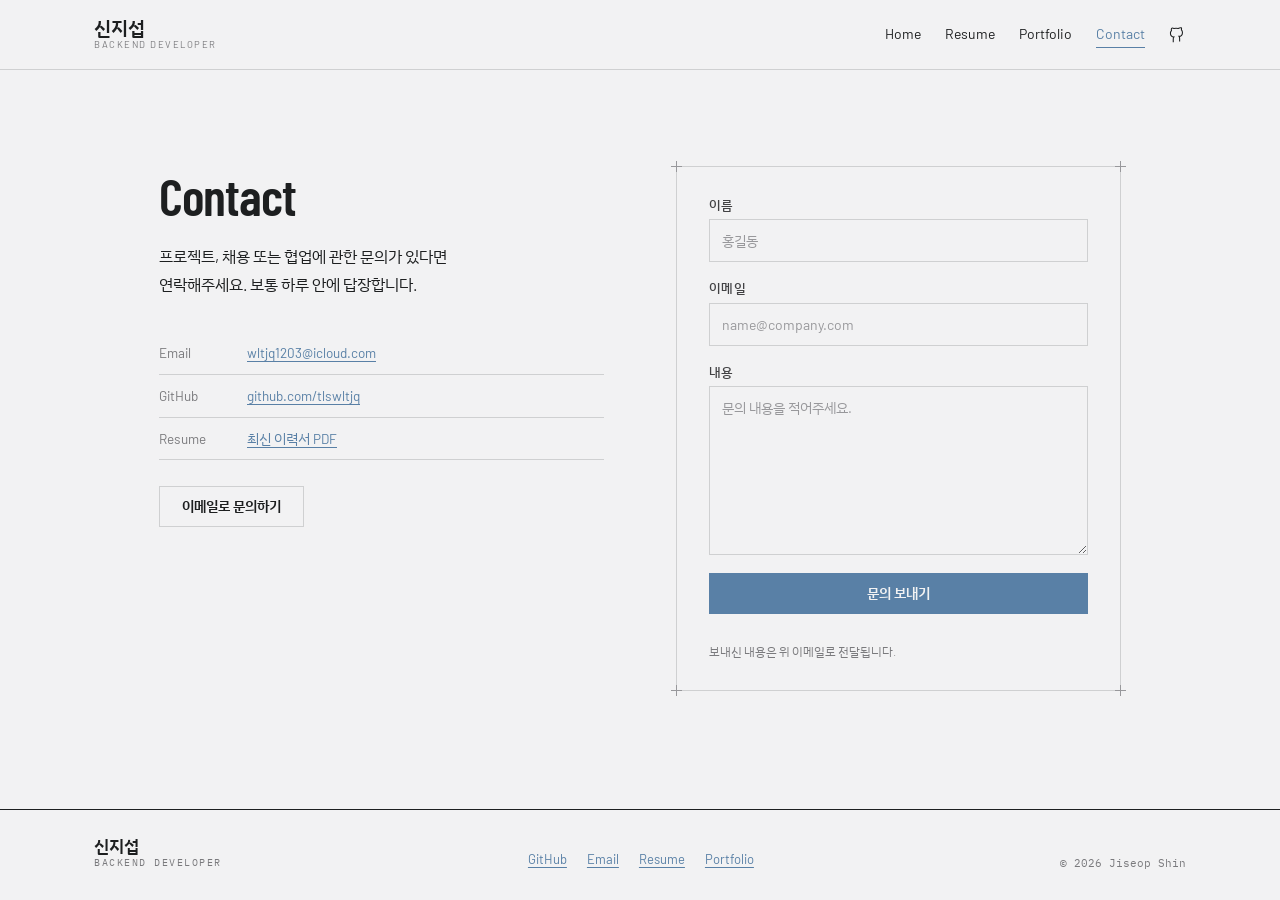
==== contact.html @ 27e66d49 "초안작성" ====
<!DOCTYPE html>
<html lang="ko">
<head>
<meta charset="utf-8">
<meta name="viewport" content="width=device-width, initial-scale=1">
<title>Contact · 신지섭</title>
<meta name="description" content="프로젝트, 채용 또는 협업에 관한 문의 — wltjq1203@icloud.com">
<link rel="icon" href="data:image/svg+xml,%3Csvg xmlns='http://www.w3.org/2000/svg' viewBox='0 0 32 32'%3E%3Crect width='32' height='32' fill='%23f2f2f3'/%3E%3Crect x='7' y='7' width='18' height='18' fill='none' stroke='%231d1f20' stroke-width='1.6'/%3E%3Cpath d='M3 3h6M3 3v6M29 3h-6M29 3v6M3 29h6M3 29v-6M29 29h-6M29 29v-6' stroke='%235980a6' stroke-width='2'/%3E%3C/svg%3E">
<link rel="preconnect" href="https://fonts.googleapis.com">
<link rel="preconnect" href="https://fonts.gstatic.com" crossorigin>
<link rel="stylesheet" href="https://fonts.googleapis.com/css2?family=Barlow:wght@400;500;600&family=Barlow+Condensed:wght@500;600;700&family=IBM+Plex+Sans+KR:wght@400;500;600;700&family=IBM+Plex+Mono:wght@400;500&display=swap">
<link rel="stylesheet" href="css/tokens.css">
<link rel="stylesheet" href="css/base.css">
<link rel="stylesheet" href="css/components.css">
<link rel="stylesheet" href="css/pages.css">
<link rel="stylesheet" href="css/print.css">
</head>
<body>

<a class="skip-link" href="#main">본문으로 건너뛰기</a>

<header class="site-header">
  <div class="container nav">
    <a class="nav-brand" href="index.html">신지섭<span>Backend Developer</span></a>

    <nav class="nav-links" aria-label="주요 메뉴">
      <a href="index.html">Home</a>
      <a href="resume.html">Resume</a>
      <a href="portfolio.html">Portfolio</a>
      <a href="contact.html" aria-current="page">Contact</a>
      <a class="nav-icon" href="https://github.com/tlswltjq" aria-label="GitHub" target="_blank" rel="noopener">
        <svg width="17" height="17" viewBox="0 0 24 24" fill="none" stroke="currentColor" stroke-width="1.5" aria-hidden="true"><path d="M15 22v-4a4.8 4.8 0 0 0-1-3.5c3 0 5-2 5-5.5a5 5 0 0 0-1.5-3.5 4 4 0 0 0-.1-3S15.5 2 13 3.5a13 13 0 0 0-6 0C4.5 2 3.6 3.5 3.6 3.5a4 4 0 0 0-.1 3A5 5 0 0 0 2 10c0 3.5 2 5.5 5 5.5A4.8 4.8 0 0 0 6 19v4"/></svg>
      </a>
    </nav>

    <button class="btn btn-secondary btn-icon nav-toggle" type="button" aria-label="메뉴 열기" aria-expanded="false" aria-controls="nav-drawer">
      <svg data-icon="open" width="16" height="16" viewBox="0 0 24 24" fill="none" stroke="currentColor" stroke-width="1.5" aria-hidden="true"><path d="M4 6h16M4 12h16M4 18h16"/></svg>
      <svg data-icon="close" hidden width="16" height="16" viewBox="0 0 24 24" fill="none" stroke="currentColor" stroke-width="1.5" aria-hidden="true"><path d="M6 6l12 12M18 6L6 18"/></svg>
    </button>
  </div>

  <div class="nav-drawer" id="nav-drawer" hidden>
    <ul>
      <li><a href="index.html">Home</a></li>
      <li><a href="resume.html">Resume</a></li>
      <li><a href="portfolio.html">Portfolio</a></li>
      <li><a href="contact.html" aria-current="page">Contact</a></li>
      <li><a href="https://github.com/tlswltjq" target="_blank" rel="noopener">GitHub<span class="mono mono--sm">↗</span></a></li>
    </ul>
  </div>
</header>

<main id="main" tabindex="-1">
  <section class="container contact">

    <div>
      <h1>Contact</h1>
      <p class="contact-intro">프로젝트, 채용 또는 협업에 관한 문의가 있다면 연락해주세요. 보통 하루 안에 답장합니다.</p>
      <table class="table">
        <tbody>
          <tr><td>Email</td><td><a href="mailto:wltjq1203@icloud.com">wltjq1203@icloud.com</a></td></tr>
          <tr><td>GitHub</td><td><a href="https://github.com/tlswltjq" target="_blank" rel="noopener">github.com/tlswltjq</a></td></tr>
          <tr><td>Resume</td><td><a href="assets/resume-jiseop-shin.pdf" download>최신 이력서 PDF</a></td></tr>
        </tbody>
      </table>
      <a class="btn btn-secondary" href="mailto:wltjq1203@icloud.com">이메일로 문의하기</a>
    </div>

    <!-- 서버가 없는 정적 사이트이므로, 검증을 통과하면 mailto: 로 메일 앱을 엽니다. -->
    <form class="blueprint contact-form" data-contact-form data-mailto="wltjq1203@icloud.com" novalidate>
      <i class="corner tl"></i><i class="corner tr"></i><i class="corner bl"></i><i class="corner br"></i>

      <div class="field">
        <label for="c-name">이름</label>
        <input class="input" id="c-name" name="name" type="text" placeholder="홍길동" autocomplete="name" aria-describedby="c-name-error">
        <p class="field-error" id="c-name-error" role="alert"></p>
      </div>

      <div class="field">
        <label for="c-mail">이메일</label>
        <input class="input" id="c-mail" name="email" type="email" placeholder="name@company.com" autocomplete="email" aria-describedby="c-mail-error">
        <p class="field-error" id="c-mail-error" role="alert"></p>
      </div>

      <div class="field">
        <label for="c-msg">내용</label>
        <textarea class="input" id="c-msg" name="message" rows="7" placeholder="문의 내용을 적어주세요." aria-describedby="c-msg-error"></textarea>
        <p class="field-error" id="c-msg-error" role="alert"></p>
      </div>

      <button class="btn btn-primary btn-block" type="submit">문의 보내기</button>
      <p class="form-status" data-form-status role="status" aria-live="polite"></p>
      <p class="note">보내신 내용은 위 이메일로 전달됩니다.</p>
    </form>

  </section>
</main>

<footer class="site-footer">
  <div class="container">
    <div>
      <div class="footer-brand">신지섭</div>
      <div>BACKEND DEVELOPER</div>
    </div>
    <div class="footer-links">
      <a href="https://github.com/tlswltjq" target="_blank" rel="noopener">GitHub</a>
      <a href="mailto:wltjq1203@icloud.com">Email</a>
      <a href="resume.html">Resume</a>
      <a href="portfolio.html">Portfolio</a>
    </div>
    <div class="footer-copy">© <span data-year>2026</span> Jiseop Shin</div>
  </div>
</footer>

<script src="js/site.js"></script>
<script src="js/nav.js"></script>
<script src="js/contact-form.js"></script>
</body>
</html>
---- css/tokens.css ----
/* ══════════════════════════════════════════════════════════════════
   tokens.css — Industry 도면(blueprint) 디자인 시스템의 토큰
   시안(신지섭 포트폴리오 사이트.dc.html)이 참조하는 CSS 변수를
   그대로 정의합니다. 색·타입·간격을 바꿀 일이 생기면 이 파일만 고칩니다.
   ══════════════════════════════════════════════════════════════════ */

:root {
  /* ─── 표면과 글자 ─────────────────────────────────────────────── */
  --color-bg: #f2f2f3;          /* 종이(페이지) 바닥 */
  --color-surface: #e9e9ea;     /* 한 단 들어간 면 — 코드칩·해칭 바탕 */
  --color-text: #1d1f20;
  --color-divider: color-mix(in srgb, #1d1f20 16%, transparent);

  /* 중립 램프 — OKLCH 한 명도 축에서 뽑아, 단계가 같으면 밝기도 같습니다. */
  --color-neutral-100: #f5f5f8;
  --color-neutral-200: #e7e7ea;
  --color-neutral-300: #d4d4d7;
  --color-neutral-400: #b7b7ba;
  --color-neutral-500: #98989b;
  --color-neutral-600: #7a7a7d;
  --color-neutral-700: #5d5d60;
  --color-neutral-800: #424244;
  --color-neutral-900: #2b2b2d;

  /* 강조 램프 — 청사진 잉크 계열 */
  --color-accent: #5980a6;
  --color-accent-100: #eef6ff;
  --color-accent-200: #d6ebff;
  --color-accent-300: #b5d9fd;
  --color-accent-400: #94bce3;
  --color-accent-500: #749dc4;
  --color-accent-600: #597ea3;
  --color-accent-700: #416180;
  --color-accent-800: #2c455d;
  --color-accent-900: #1d2d3d;

  /* ─── 타이포그래피 ────────────────────────────────────────────── */
  /* 라틴은 Barlow, 한글은 IBM Plex Sans KR 로 떨어집니다. 시안이 쓰는
     조합이라 그대로 둡니다. */
  --font-heading: "Barlow Condensed", "IBM Plex Sans KR", system-ui, sans-serif;
  --font-body: "Barlow", "IBM Plex Sans KR", system-ui, sans-serif;
  --font-mono: "IBM Plex Mono", ui-monospace, SFMono-Regular, Menlo, monospace;
  --font-heading-weight: 600;

  /* ─── 간격 ────────────────────────────────────────────────────── */
  --space-1: 4px;
  --space-2: 8px;
  --space-3: 12px;
  --space-4: 16px;
  --space-5: 22px;
  --space-6: 30px;
  --space-8: 44px;

  /* 아트보드 좌우 여백 — 시안의 1180px 카드에 44px 패딩 */
  --page-max: 1180px;
  --page-pad: 44px;

  /* 섹션 사이 수직 리듬 */
  --section-gap: 88px;

  --shadow-sm: 0 1px 2px color-mix(in srgb, #2b2b2d 14%, transparent);
  --shadow-md: 0 3px 10px color-mix(in srgb, #2b2b2d 16%, transparent);
}

@media (max-width: 720px) {
  :root {
    --page-pad: 20px;
    --section-gap: 52px;
  }
}
---- css/base.css ----
/* ══════════════════════════════════════════════════════════════════
   base.css — 리셋 · 요소 타이포그래피 · 레이아웃 뼈대 · 유틸리티
   ══════════════════════════════════════════════════════════════════ */

*, *::before, *::after { box-sizing: border-box; }

/* [hidden] 은 기본이 display:none 이지만, 아래에서 .card 류에 flex/grid 를
   주면 그 쪽이 이깁니다. 필터와 아코디언이 hidden 만으로 동작하므로
   여기서 확실히 눌러 둡니다. */
[hidden] { display: none !important; }

html { -webkit-text-size-adjust: 100%; }

body {
  margin: 0;
  background: var(--color-bg);
  color: var(--color-text);
  font-family: var(--font-body);
  font-size: 15px;
  line-height: 1.6;
  font-weight: 400;
  -webkit-font-smoothing: antialiased;
  text-rendering: optimizeLegibility;

  /* 한글은 기본값이면 글자 단위로 잘려 “원인/을 찾아” 처럼 어절이 끊깁니다.
     keep-all 로 어절을 붙여 두고, 긴 URL 같은 것만 break-word 로 풀어 줍니다. */
  word-break: keep-all;
  overflow-wrap: break-word;

  /* 내용이 짧은 페이지에서도 푸터가 바닥에 붙게 */
  min-height: 100vh;
  display: flex;
  flex-direction: column;
}

body > main { flex: 1 0 auto; }
body > .site-footer { flex: none; }

h1, h2, h3, h4, h5, h6 {
  font-family: var(--font-heading);
  font-weight: var(--font-heading-weight);
  line-height: 1.12;
  letter-spacing: -0.015em;
  margin: 0;
  text-wrap: balance;
}
h1 { font-size: clamp(38px, 5.2vw, 64px); letter-spacing: -0.02em; }
h2 { font-size: clamp(24px, 3vw, 30px); }
h3 { font-size: clamp(22px, 2.4vw, 26px); }
h4 { font-size: 21px; }
h5 { font-size: 17px; }

/* h6 는 시안 전체에서 “섹션 소제목 라벨” 역할입니다. */
h6 {
  font-size: 13px;
  letter-spacing: 0.08em;
  text-transform: uppercase;
  color: var(--color-accent-700);
}

p { margin: 0 0 var(--space-3); }
p:last-child { margin-bottom: 0; }

a { color: var(--color-accent); text-underline-offset: 3px; }
a:hover { color: var(--color-accent-700); }

ul, ol { margin: 0; padding-left: 16px; }
li { text-wrap: pretty; }

img { display: block; max-width: 100%; }
figure { margin: 0; }
figcaption {
  padding: var(--space-2) 2px 0;
  font-size: 11px;
  color: var(--color-neutral-600);
}

b, strong { font-weight: 600; }

code {
  font: 400 0.88em var(--font-mono);
  background: var(--color-surface);
  padding: 1px 5px;
}

button { font: inherit; color: inherit; }

:focus { outline: none; }
:focus-visible { outline: 2px solid var(--color-accent); outline-offset: 2px; }
::selection { background: color-mix(in srgb, var(--color-accent) 30%, transparent); }

/* 건너뛰기 링크 — 키보드 사용자가 내비게이션을 지나칠 수 있게 */
.skip-link {
  position: absolute;
  left: -9999px;
  top: 0;
  z-index: 100;
  padding: 10px 16px;
  background: var(--color-accent-900);
  color: #f2f2f3;
  font: 500 13px var(--font-body);
  text-decoration: none;
}
.skip-link:focus { left: 0; color: #f2f2f3; }

/* ─── 레이아웃 ────────────────────────────────────────────────────── */
.container {
  max-width: var(--page-max);
  margin: 0 auto;
  padding-inline: var(--page-pad);
}

/* body 가 flex 컨테이너이므로, .container 가 body 의 직계 자식이면
   (이력서의 도구 띠) margin:0 auto 때문에 늘어나지 않고 내용 너비로
   줄어듭니다. 폭을 명시해 원래대로 돌려놓습니다. */
body > .container { width: 100%; }

/* 본문 흐름 — 섹션마다 위 간격을 줍니다. */
.section { padding-top: var(--section-gap); }
.section--tight { padding-top: calc(var(--section-gap) * 0.7); }

/* 섹션 머리 — 굵은 괘선 위의 제목. 시안에서 반복되는 패턴입니다. */
.section-head {
  display: flex;
  align-items: baseline;
  justify-content: space-between;
  gap: var(--space-5);
  padding-bottom: 10px;
  border-bottom: 1px solid var(--color-text);
}
.section-head--gap { margin-bottom: var(--space-6); }
.section-head h2 { margin: 0; }

/* ─── 유틸리티 ────────────────────────────────────────────────────── */

/* 도면 라벨 — 모노 + 자간. 시안이 가장 자주 쓰는 텍스트 스타일입니다. */
.mono {
  font-family: var(--font-mono);
  font-weight: 400;
  font-size: 11.5px;
  color: var(--color-neutral-600);
}
.mono--sm { font-size: 10.5px; }

.kicker {
  font: 400 10.5px/1 var(--font-mono);
  letter-spacing: 0.2em;
  color: var(--color-accent-700);
}

/* 리드 문장 — 히어로와 페이지 머리의 굵은 한 줄 */
.lead {
  font: 500 clamp(19px, 2.1vw, 25px)/1.5 var(--font-body);
  margin: 0 0 var(--space-5);
  text-wrap: pretty;
}

.body-text {
  font-size: 15px;
  line-height: 1.75;
  color: var(--color-neutral-800);
  text-wrap: pretty;
}

.muted { color: var(--color-neutral-700); }
.note {
  margin: 10px 0 0;
  font-size: 11.5px;
  color: var(--color-neutral-600);
}

/* 수치 강조 — “8 → 0건” 같은 결과값 */
.metric {
  font: 600 27px/1 var(--font-heading);
  color: var(--color-accent-800);
}
.hl { color: var(--color-accent-800); font-weight: 600; }

.actions { display: flex; flex-wrap: wrap; gap: var(--space-3); }
---- css/components.css ----
/* ══════════════════════════════════════════════════════════════════
   components.css — 시안이 클래스로 부르는 부품들
   .nav / .btn / .tag / .blueprint / .table / .field / .seg / .stat-grid
   ══════════════════════════════════════════════════════════════════ */

/* ─── 도면 프레임 ─────────────────────────────────────────────────── */
/* 1px 실선 상자 + 바깥으로 삐져나온 모서리 등록 마크. 이 시스템의 서명. */
.blueprint {
  position: relative;
  border: 1px solid var(--color-divider);
  border-radius: 0;
}
.blueprint > .corner {
  position: absolute;
  width: 11px;
  height: 11px;
  color: var(--color-neutral-500);
  pointer-events: none;
}
.blueprint > .corner::before,
.blueprint > .corner::after {
  content: "";
  position: absolute;
  background: currentColor;
}
.blueprint > .corner::before { left: 5px; top: 0; width: 1px; height: 100%; }
.blueprint > .corner::after { top: 5px; left: 0; width: 100%; height: 1px; }
.blueprint > .corner.tl { top: -6px; left: -6px; }
.blueprint > .corner.tr { top: -6px; right: -6px; }
.blueprint > .corner.bl { bottom: -6px; left: -6px; }
.blueprint > .corner.br { bottom: -6px; right: -6px; }

/* 어두운 강조 배경. 모서리 마크는 상자 바깥(밝은 종이 위)에 걸쳐 있으므로
   기본 중간 회색을 그대로 씁니다 — 밝게 바꾸면 종이에 묻혀 사라집니다. */
.blueprint--dark {
  background: var(--color-accent-900);
  border-color: var(--color-accent-800);
}

/* 사진 자리 표시 — 45° 해칭. 실제 사진으로 교체하면 .duotone 이
   흑백 + 잉크 틴트로 눌러 줍니다. */
.hatch {
  display: grid;
  place-items: center;
  background:
    repeating-linear-gradient(135deg, rgba(29, 31, 32, 0.055) 0 1px, transparent 1px 9px),
    var(--color-surface);
}
.hatch-label {
  text-align: center;
  font: 400 10px/1.8 var(--font-mono);
  letter-spacing: 0.18em;
  color: var(--color-neutral-600);
}
.duotone > img {
  width: 100%;
  height: 100%;
  object-fit: cover;
  filter: grayscale(1) contrast(1.06) brightness(1.02);
}

/* ─── 버튼 ────────────────────────────────────────────────────────── */
.btn {
  display: inline-flex;
  align-items: center;
  justify-content: center;
  gap: 6px;
  cursor: pointer;
  text-decoration: none;
  font-family: var(--font-heading);
  font-weight: var(--font-heading-weight);
  font-size: 14px;
  line-height: 1.2;
  color: var(--color-text);
  background: transparent;
  border: 1px solid var(--color-divider);
  border-radius: 0;
  padding: 11px 22px;
  transition: background 0.15s ease, color 0.15s ease, border-color 0.15s ease;
}
.btn:disabled,
.btn[aria-disabled="true"] { opacity: 0.45; cursor: not-allowed; }

.btn-primary {
  background: var(--color-accent);
  color: var(--color-bg);
  border-color: var(--color-accent);
}
.btn-primary:hover { background: var(--color-accent-700); color: var(--color-bg); }
.btn-primary:active { background: var(--color-accent-800); }

.btn-secondary:hover { background: color-mix(in srgb, var(--color-text) 7%, transparent); }
.btn-secondary:active { background: color-mix(in srgb, var(--color-text) 14%, transparent); }

.btn-sm { padding: 9px 18px; font-size: 13.5px; }
.btn-block { width: 100%; }
.btn-icon { width: 36px; height: 36px; padding: 0; }

/* 어두운 띠 안의 버튼 반전 */
.btn-invert {
  background: var(--color-bg);
  color: var(--color-accent-900);
  border-color: var(--color-bg);
}
.btn-invert:hover { background: #fff; color: var(--color-accent-900); }
.btn-outline-invert { color: var(--color-bg); border-color: color-mix(in srgb, #f2f2f3 50%, transparent); }
.btn-outline-invert:hover {
  background: color-mix(in srgb, #f2f2f3 12%, transparent);
  color: var(--color-bg);
}

/* ─── 태그 ────────────────────────────────────────────────────────── */
.tag {
  display: inline-flex;
  align-items: center;
  font-size: 11px;
  letter-spacing: 0.02em;
  padding: 3px 10px;
  border-radius: 0;
  white-space: nowrap;
}
.tag-accent { background: var(--color-accent-100); color: var(--color-accent-800); }
.tag-neutral { background: var(--color-neutral-200); color: var(--color-neutral-800); }
.tag-outline { border: 1px solid var(--color-accent); color: var(--color-accent); }

.tag-row { display: flex; flex-wrap: wrap; gap: 5px; }
.tag-row--lg { gap: 6px; }

/* ─── 헤더와 내비게이션 ───────────────────────────────────────────── */
.site-header {
  position: relative;
  z-index: 30;
  background: var(--color-bg);
  border-bottom: 1px solid var(--color-divider);
}
.nav {
  display: flex;
  align-items: center;
  gap: var(--space-6);
  padding-block: 18px;
}
.nav-brand {
  display: flex;
  flex-direction: column;
  line-height: 1.05;
  margin-right: auto;
  font-family: var(--font-heading);
  font-weight: var(--font-heading-weight);
  font-size: 19px;
  color: inherit;
  text-decoration: none;
}
.nav-brand:hover { color: var(--color-accent); }
.nav-brand span {
  font: 400 9.5px/1.4 var(--font-body);
  letter-spacing: 0.16em;
  text-transform: uppercase;
  color: var(--color-neutral-600);
}

.nav-links {
  display: flex;
  gap: 24px;
  align-items: center;
  font-size: 14px;
}
.nav-links a {
  color: inherit;
  text-decoration: none;
  padding-block: 2px;
}
.nav-links a:hover { color: var(--color-accent); }
.nav-links a[aria-current="page"] {
  color: var(--color-accent);
  border-bottom: 1px solid var(--color-accent);
}
.nav-links .nav-icon { display: inline-flex; color: var(--color-text); }
.nav-links .nav-icon:hover { color: var(--color-accent); }
.nav-links .nav-icon[aria-current="page"] { border-bottom: 0; }

/* 햄버거 — 좁은 화면에서만 보입니다. */
.nav-toggle { display: none; }

/* 열고 닫히는 서랍 */
.nav-drawer {
  border-top: 1px solid var(--color-divider);
  background: var(--color-bg);
}
.nav-drawer ul { list-style: none; margin: 0; padding: 0; }
.nav-drawer a {
  display: flex;
  align-items: center;
  justify-content: space-between;
  padding: 15px var(--page-pad);
  font-family: var(--font-heading);
  font-weight: var(--font-heading-weight);
  font-size: 16px;
  letter-spacing: 0.02em;
  color: var(--color-text);
  text-decoration: none;
}
.nav-drawer li + li a { border-top: 1px solid var(--color-divider); }
.nav-drawer a:hover { background: var(--color-accent-100); color: var(--color-accent-800); }
.nav-drawer a[aria-current="page"] { color: var(--color-accent); }

@media (max-width: 780px) {
  .nav-links { display: none; }
  .nav-toggle { display: inline-flex; }
}

/* ─── 얇은 도구 띠 (이력서 상단) ──────────────────────────────────── */
.toolbar {
  position: sticky;
  top: 0;
  z-index: 20;
  display: flex;
  align-items: center;
  justify-content: space-between;
  gap: var(--space-5);
  padding-block: 14px;
  background: var(--color-bg);
  border-bottom: 1px solid var(--color-divider);
}
.toolbar-actions { display: flex; gap: var(--space-2); }
.toolbar .btn { padding: 8px 16px; font-size: 13px; }

/* ─── 표 ──────────────────────────────────────────────────────────── */
.table {
  width: 100%;
  border-collapse: collapse;
  font-size: 13.5px;
}
.table td {
  padding: 10px 0;
  border-bottom: 1px solid var(--color-divider);
  vertical-align: top;
  text-align: left;
}
.table td:first-child {
  padding-right: var(--space-4);
  color: var(--color-neutral-700);
  white-space: nowrap;
}
.table--ruled { border-top: 1px solid var(--color-text); }

/* ─── 폼 ──────────────────────────────────────────────────────────── */
.field { display: flex; flex-direction: column; gap: 6px; }
.field > label {
  font: 500 12.5px/1.3 var(--font-body);
  letter-spacing: 0.02em;
  color: var(--color-neutral-800);
}
.input {
  width: 100%;
  font: 400 14px/1.5 var(--font-body);
  color: var(--color-text);
  background: var(--color-bg);
  border: 1px solid var(--color-divider);
  border-radius: 0;
  padding: 10px 12px;
  transition: border-color 0.15s ease, box-shadow 0.15s ease;
}
.input::placeholder { color: var(--color-neutral-500); }
.input:hover { border-color: var(--color-neutral-400); }
.input:focus {
  outline: none;
  border-color: var(--color-accent);
  box-shadow: inset 0 0 0 1px var(--color-accent);
}
textarea.input { resize: vertical; min-height: 96px; }

.input[aria-invalid="true"] { border-color: #a6432f; box-shadow: inset 0 0 0 1px #a6432f; }
.field-error {
  min-height: 0;
  font: 400 11.5px/1.5 var(--font-body);
  color: #a6432f;
}
.field-error:empty { display: none; }

.form-status {
  margin: 0;
  font: 400 12.5px/1.6 var(--font-body);
  color: var(--color-accent-800);
}
.form-status:empty { display: none; }

/* ─── 분절 선택 (포트폴리오 필터) ────────────────────────────────── */
.seg {
  display: inline-flex;
  flex-wrap: wrap;
  border: 1px solid var(--color-divider);
}
.seg-opt {
  position: relative;
  display: inline-flex;
  align-items: center;
  cursor: pointer;
  padding: 8px 15px;
  font: 500 12.5px/1.2 var(--font-body);
  letter-spacing: 0.02em;
  color: var(--color-neutral-800);
  transition: background 0.15s ease, color 0.15s ease;
}
.seg-opt + .seg-opt { border-left: 1px solid var(--color-divider); }
.seg-opt input {
  position: absolute;
  inset: 0;
  appearance: none;
  margin: 0;
  opacity: 0;
  cursor: pointer;
}
.seg-opt:hover { background: color-mix(in srgb, var(--color-text) 6%, transparent); }
.seg-opt:has(input:checked) {
  background: var(--color-accent);
  color: var(--color-bg);
}
.seg-opt:has(input:focus-visible) { outline: 2px solid var(--color-accent); outline-offset: 2px; }

/* ─── 수치 띠 ─────────────────────────────────────────────────────── */
/* 여러 칸이 세로 괘선으로 나뉜 격자. 좁아지면 세로로 쌓입니다. */
.stat-grid { display: grid; grid-template-columns: repeat(4, minmax(0, 1fr)); }
.stat-grid--3 { grid-template-columns: repeat(3, minmax(0, 1fr)); }
.stat {
  padding: 20px 22px;
  border-right: 1px solid var(--color-divider);
}
.stat:last-child { border-right: 0; }
.stat-value {
  font: 600 clamp(26px, 2.6vw, 34px)/1 var(--font-heading);
  letter-spacing: -0.01em;
}
.stat-label {
  margin-top: 8px;
  font-size: 11.5px;
  line-height: 1.5;
  color: var(--color-neutral-700);
}

@media (max-width: 900px) {
  .stat-grid { grid-template-columns: repeat(2, minmax(0, 1fr)); }
  .stat:nth-child(2n) { border-right: 0; }
  .stat-grid > .stat:nth-child(-n + 2) { border-bottom: 1px solid var(--color-divider); }
}
@media (max-width: 560px) {
  .stat-grid { grid-template-columns: 1fr; }
  .stat { border-right: 0; border-bottom: 1px solid var(--color-divider); }
  .stat:last-child { border-bottom: 0; }
}

/* ─── 푸터 ────────────────────────────────────────────────────────── */
.site-footer {
  margin-top: 70px;
  border-top: 1px solid var(--color-text);
}
.site-footer .container {
  display: flex;
  justify-content: space-between;
  align-items: flex-end;
  gap: var(--space-6);
  flex-wrap: wrap;
  padding-block: 26px 30px;
}
.footer-brand { font: 600 17px/1.1 var(--font-heading); }
.footer-brand + div {
  font: 400 9.5px/1.6 var(--font-mono);
  letter-spacing: 0.16em;
  color: var(--color-neutral-600);
}
.footer-links { display: flex; gap: 20px; font-size: 13px; }
.footer-copy { font: 400 10.5px var(--font-mono); color: var(--color-neutral-600); }
---- css/pages.css ----
/* ══════════════════════════════════════════════════════════════════
   pages.css — 페이지별 레이아웃
   1. Home        2. Resume      3. Portfolio
   4. Case detail 5. Contact     6. 좁은 화면
   ══════════════════════════════════════════════════════════════════ */

/* ─── 1. Home ─────────────────────────────────────────────────────── */
.hero {
  padding-top: 78px;
  display: grid;
  grid-template-columns: minmax(0, 1.45fr) minmax(0, 1fr);
  gap: 56px;
  align-items: start;
}
.hero h1 { margin: 14px 0 22px; }
.hero .lead { max-width: 26ch; }
.hero .body-text { margin: 0 0 var(--space-6); max-width: 52ch; }
.hero-figure { margin-top: 6px; }
.hero-figure .hatch { aspect-ratio: 4 / 5; }

/* 이력 줄 — 기간 · 이름 · 한 줄 설명 · 화살표 */
.entry-list { border-top: 0; }
.entry {
  display: grid;
  grid-template-columns: 170px minmax(0, 220px) minmax(0, 1fr) 24px;
  gap: 24px;
  align-items: center;
  padding: 22px 0;
  border-bottom: 1px solid var(--color-divider);
  text-decoration: none;
  color: inherit;
  transition: background 0.15s ease;
}
.entry:hover { background: color-mix(in srgb, var(--color-text) 4%, transparent); color: inherit; }
.entry-name { font: 600 21px/1.2 var(--font-heading); }
.entry-desc { font-size: 14px; color: var(--color-neutral-800); }
.entry-arrow { color: var(--color-accent); font-size: 15px; }

/* 학력·대외활동 줄 — 링크가 아니라 화살표 없이 기간 + 기관·설명 두 칸입니다. */
.entry--edu { grid-template-columns: 170px minmax(0, 1fr); align-items: baseline; }
.entry--edu:hover { background: none; }
.entry--edu .entry-name { display: block; font-size: 18px; }
.entry--edu .entry-desc { margin: 6px 0 0; }

/* 기술 격자 */
.skill-grid {
  display: grid;
  grid-template-columns: repeat(3, minmax(0, 1fr));
  gap: 34px 40px;
}
.skill-grid h6 { margin: 0 0 12px; }

/* 대표 작업 — 왼쪽 개요, 오른쪽 성과 */
.work {
  display: grid;
  grid-template-columns: minmax(0, 300px) minmax(0, 1fr);
  gap: 40px;
  padding: 30px 0;
  border-bottom: 1px solid var(--color-divider);
  text-decoration: none;
  color: inherit;
}
.work:hover { color: inherit; background: color-mix(in srgb, var(--color-text) 4%, transparent); }
.work h3 { margin: 0 0 6px; }
.work-sub { font-size: 14px; color: var(--color-neutral-800); margin: 0 0 12px; }
.work .tag-row { margin-top: 14px; }
.work-body p { font-size: 15px; line-height: 1.7; margin: 0 0 var(--space-4); text-wrap: pretty; }
.work-result { display: flex; align-items: baseline; gap: 14px; flex-wrap: wrap; }
.work-result .note { margin: 0; }
.work-more { display: inline-block; margin-top: 18px; font-size: 13px; color: var(--color-accent); }

/* ─── 2. Resume ───────────────────────────────────────────────────── */
/* 문서형 — 좁은 한 단에 밀도를 높입니다. */
.doc {
  max-width: 780px;
  margin: 0 auto;
  padding: 70px var(--page-pad) 0;
}
.doc h1 { font-size: clamp(34px, 4.4vw, 46px); margin: 0 0 10px; }
.doc-role { font-size: 16px; margin: 0 0 22px; color: var(--color-neutral-800); }
.doc-meta {
  display: flex;
  flex-wrap: wrap;
  gap: 8px 26px;
  padding-bottom: 26px;
  border-bottom: 1px solid var(--color-text);
  font: 400 12px var(--font-mono);
  color: var(--color-neutral-700);
}
.doc h6 { margin: 44px 0 14px; }
.doc h6.tight { margin-bottom: 6px; }
.doc-lead { font-size: 15px; line-height: 1.8; margin: 0; text-wrap: pretty; }

.doc-list { border-top: 1px solid var(--color-text); }
.doc-item { padding: 26px 0; border-bottom: 1px solid var(--color-divider); scroll-margin-top: 80px; }
.doc-item-head {
  display: flex;
  align-items: baseline;
  justify-content: space-between;
  gap: 20px;
}
.doc-item-head h4 { margin: 0; }
.doc-item-head .mono { flex: none; }
.doc-item > p {
  font-size: 13.5px;
  line-height: 1.7;
  color: var(--color-neutral-800);
  margin: 10px 0 12px;
}
.doc-stack {
  font: 400 11.5px/1.7 var(--font-mono);
  color: var(--color-neutral-700);
  margin-bottom: 14px;
}
.doc-item ul { font-size: 13.5px; line-height: 1.85; }
.doc-item ul li + li { margin-top: 2px; }

.doc-footer { display: flex; justify-content: center; padding: 56px 0 0; }
.doc .table td:first-child { width: 150px; }
.doc .table--edu td:first-child {
  width: 180px;
  font: 400 11.5px var(--font-mono);
  color: var(--color-neutral-600);
}

/* ─── 3. Portfolio ────────────────────────────────────────────────── */
.page-head { padding-top: 76px; max-width: 1000px; }
.page-head h1 { font-size: clamp(36px, 5vw, 52px); margin: 0 0 16px; }
.page-head p {
  font-size: 17px;
  line-height: 1.7;
  margin: 0;
  max-width: 54ch;
  color: var(--color-neutral-800);
  text-wrap: pretty;
}

.filter-bar {
  padding-top: 36px;
  display: flex;
  align-items: center;
  gap: var(--space-4);
  flex-wrap: wrap;
}

.project-list {
  padding-top: 34px;
  display: flex;
  flex-direction: column;
  gap: 26px;
}
.project-card { padding: 32px 34px; }
.project-card-inner {
  display: grid;
  grid-template-columns: minmax(0, 1fr) minmax(0, 1.25fr);
  gap: 44px;
}
.project-card h3 { margin: 0; font-size: clamp(24px, 2.8vw, 29px); }
.project-title-row { display: flex; align-items: baseline; gap: 12px; flex-wrap: wrap; }
.project-card .project-sub { font-size: 15px; margin: 8px 0 14px; }
.project-card .tag-row { margin-top: 16px; }
.project-card .btn { margin-top: 22px; }
.project-highlights h6 { margin: 0 0 12px; }
.project-highlights ul { font-size: 14px; line-height: 1.9; }

.empty-state {
  padding: 40px 0;
  font-size: 14px;
  color: var(--color-neutral-700);
}

/* ─── 4. Case detail ──────────────────────────────────────────────── */
.back-link { padding-top: 26px; }
.back-link a {
  font: 400 11.5px var(--font-mono);
  text-decoration: none;
  letter-spacing: 0.06em;
}

.case-head {
  padding-top: 26px;
  display: grid;
  grid-template-columns: minmax(0, 1.5fr) minmax(0, 1fr);
  gap: 56px;
  align-items: end;
}
.case-head h1 { font-size: clamp(36px, 5.4vw, 56px); margin: 0 0 12px; }
.case-head .lead { font-size: clamp(17px, 2vw, 20px); max-width: 34ch; }
.case-head .table td:first-child { width: 74px; color: var(--color-neutral-600); }

.overview {
  display: grid;
  grid-template-columns: minmax(0, 1.3fr) minmax(0, 1fr);
  gap: 48px;
}
.overview p { font-size: 15px; line-height: 1.8; text-wrap: pretty; }
.overview-aside { padding: 22px 24px; }
.overview-aside h6 { margin: 0 0 14px; }
.overview-aside ol { font-size: 13.5px; line-height: 1.95; padding-left: 18px; }

.case { padding: 34px 0; border-bottom: 1px solid var(--color-divider); }
.case:last-of-type { border-bottom: 0; }
.case-title {
  display: flex;
  align-items: baseline;
  gap: 14px;
  margin-bottom: 20px;
  flex-wrap: wrap;
}
.case-no {
  font: 400 11.5px var(--font-mono);
  color: var(--color-accent);
  letter-spacing: 0.14em;
}
.case-title h3 { margin: 0; font-size: clamp(21px, 2.4vw, 25px); }

/* 문제 → 원인 → 해결 → 결과. 왼쪽에 모노 라벨을 세웁니다. */
.case-grid {
  display: grid;
  grid-template-columns: 96px minmax(0, 1fr);
  gap: 18px 22px;
  font-size: 14.5px;
  line-height: 1.8;
}
.case-label {
  font: 400 10.5px/2.1 var(--font-mono);
  letter-spacing: 0.1em;
  color: var(--color-neutral-600);
}
.case-grid p { margin: 0; text-wrap: pretty; }
.case-grid .stat { padding: 18px 20px; }
.case-grid .stat-value { font-size: clamp(24px, 2.5vw, 33px); }
.case-grid .stat-label { margin-top: 6px; }
.case-grid .note { font-size: 13px; color: var(--color-neutral-700); margin-top: 12px; }

/* 구현 상세 — 접었다 펴는 서랍 */
.case-more { margin-top: 22px; border-top: 1px solid var(--color-divider); }
.case-more-toggle {
  display: flex;
  justify-content: space-between;
  align-items: center;
  gap: 20px;
  width: 100%;
  padding: 14px 0 0;
  background: none;
  border: 0;
  cursor: pointer;
  text-align: left;
  font: 400 13px/1.5 var(--font-body);
  color: var(--color-neutral-700);
}
.case-more-toggle:hover { color: var(--color-text); }
.case-more-mark {
  flex: none;
  font: 400 11px var(--font-mono);
  color: var(--color-accent);
}
.case-more-panel {
  padding: 16px 0 4px;
  font-size: 13.5px;
  line-height: 1.85;
}
.case-more-panel ul { padding-left: 16px; color: var(--color-neutral-800); }
.case-more-panel .note { margin-top: 12px; }

.case-nav {
  margin-top: 20px;
  padding-top: 30px;
  border-top: 1px solid var(--color-text);
  display: flex;
  align-items: center;
  justify-content: space-between;
  gap: var(--space-5);
  flex-wrap: wrap;
}
.case-nav p { margin: 0; font-size: 14px; color: var(--color-neutral-700); }

/* ─── 5. Contact ──────────────────────────────────────────────────── */
.contact {
  padding-top: 96px;
  display: grid;
  grid-template-columns: minmax(0, 1fr) minmax(0, 1fr);
  gap: 72px;
  max-width: 1050px;
}
.contact h1 { font-size: clamp(36px, 5vw, 52px); margin: 0 0 18px; }
.contact-intro {
  font-size: 16px;
  line-height: 1.75;
  margin: 0 0 34px;
  max-width: 40ch;
  text-wrap: pretty;
}
.contact .table td:first-child { width: 88px; color: var(--color-neutral-600); }
.contact .btn { margin-top: 26px; }
.contact-form {
  padding: 30px 32px;
  display: flex;
  flex-direction: column;
  gap: 18px;
}
.contact-form .btn { margin-top: 0; }

/* ─── 6. 좁은 화면 ────────────────────────────────────────────────── */
@media (max-width: 980px) {
  .hero,
  .case-head,
  .overview,
  .contact { grid-template-columns: minmax(0, 1fr); gap: 40px; }
  .hero-figure { max-width: 380px; }
  .hero .lead, .hero .body-text { max-width: none; }
  .skill-grid { grid-template-columns: repeat(2, minmax(0, 1fr)); }
  .project-card-inner { grid-template-columns: minmax(0, 1fr); gap: 28px; }
  .work { grid-template-columns: minmax(0, 1fr); gap: 20px; }
  .entry { grid-template-columns: minmax(0, 1fr) 24px; gap: 6px 16px; }
  .entry .mono { grid-column: 1; }
  .entry-name { grid-column: 1; }
  .entry-desc { grid-column: 1; }
  .entry-arrow { grid-row: 1 / span 3; grid-column: 2; align-self: center; }
  .entry--edu { grid-template-columns: minmax(0, 1fr); }
}

@media (max-width: 720px) {
  .hero { padding-top: 44px; }
  /* 시안 1f(375px)를 따라 사진은 3:2, 버튼은 폭을 꽉 채워 세로로 쌓습니다. */
  .hero-figure .hatch { aspect-ratio: 3 / 2; }
  .hatch-ratio { display: none; }   /* 위에서 비율이 바뀌므로 표기를 숨깁니다 */
  .hero .actions { flex-direction: column; align-items: stretch; }
  .hero .actions .btn { width: 100%; }
  .doc { padding-top: 44px; }
  .page-head, .contact { padding-top: 48px; }
  .skill-grid { grid-template-columns: minmax(0, 1fr); gap: 26px; }
  .project-card { padding: 26px 22px; }
  .contact-form { padding: 24px 22px; }
  .case-grid { grid-template-columns: minmax(0, 1fr); gap: 6px 0; }
  .case-label { line-height: 1.6; margin-top: 14px; }
  .case-grid > .case-label:first-child { margin-top: 0; }
  .doc-item-head { flex-direction: column; gap: 6px; }
  .toolbar { flex-wrap: wrap; gap: var(--space-3); }
  .site-footer .container { flex-direction: column; align-items: flex-start; gap: var(--space-4); }
}
---- css/print.css ----
/* ══════════════════════════════════════════════════════════════════
   print.css — 이력서 인쇄(A4). 화면용 장식을 걷어내고 본문만 남깁니다.
   브라우저 인쇄 대화상자에서 “배경 그래픽”은 꺼 둔 상태를 기준으로 잡았습니다.
   ══════════════════════════════════════════════════════════════════ */

@media print {
  @page { size: A4; margin: 14mm 15mm; }

  html, body {
    background: #fff;
    color: #000;
    font-size: 10.2pt;
    line-height: 1.5;
  }

  /* 화면 전용 요소 */
  .site-header,
  .site-footer,
  .toolbar,
  .doc-footer,
  .skip-link,
  .nav-drawer { display: none !important; }

  .doc {
    max-width: none;
    margin: 0;
    padding: 0;
  }

  .doc h1 { font-size: 22pt; margin-bottom: 2mm; }
  .doc-role { font-size: 11pt; margin-bottom: 3mm; }
  .doc-meta {
    gap: 2mm 6mm;
    padding-bottom: 3mm;
    font-size: 8.6pt;
    border-bottom: 0.4pt solid #000;
  }
  .doc h6 {
    margin: 6mm 0 2mm;
    font-size: 9.4pt;
    color: #000;
    border-bottom: 0.4pt solid #000;
    padding-bottom: 1mm;
  }
  .doc-lead { font-size: 9.8pt; line-height: 1.6; }

  .doc-list { border-top: 0.4pt solid #000; }
  .doc-item {
    padding: 3.5mm 0;
    border-bottom: 0.4pt solid #999;
    break-inside: avoid;          /* 항목이 페이지 사이에서 갈리지 않게 */
  }
  .doc-item-head h4 { font-size: 11.4pt; }
  .doc-item > p { font-size: 9.2pt; margin: 1.5mm 0 1.5mm; }
  .doc-stack { font-size: 8.4pt; margin-bottom: 2mm; }
  .doc-item ul { font-size: 9.2pt; line-height: 1.55; }

  .table { font-size: 9.2pt; }
  .table td { padding: 1.6mm 0; border-bottom: 0.4pt solid #ccc; }
  .table--edu td:first-child { font-size: 8.4pt; }

  /* 링크는 색을 빼고, 화면 밖에서 알아볼 수 있게 밑줄만 남깁니다. */
  a { color: #000; text-decoration: underline; }
  .mono, .muted, .doc-item > p, .stat-label { color: #333; }
  .hl, .metric { color: #000; font-weight: 700; }
}
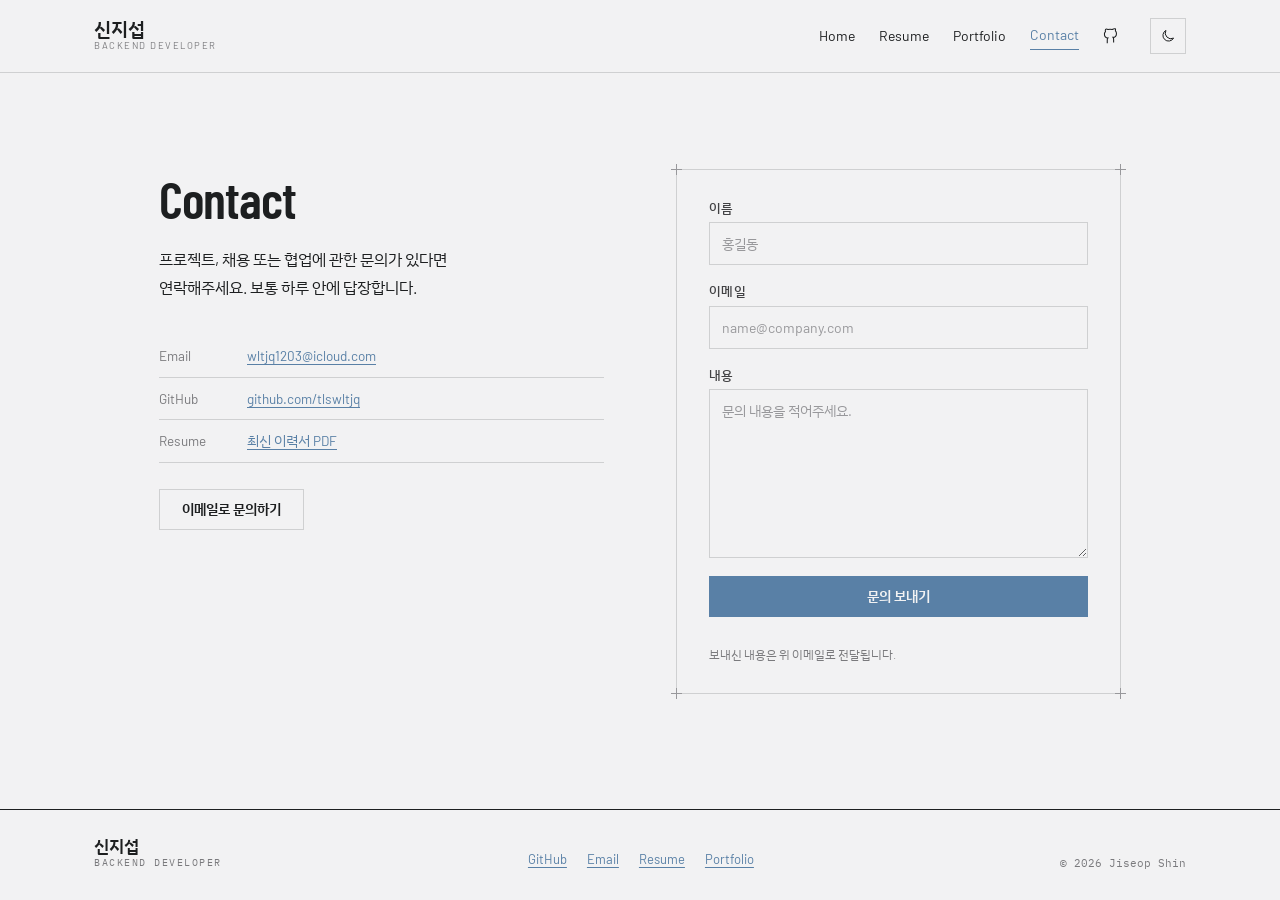
==== commit 28c8f9ed: "미적용사항 적용" ====
--- a/contact.html
+++ b/contact.html
@@ -33,6 +33,11 @@
       </a>
     </nav>
 
+    <button class="btn btn-secondary btn-icon theme-toggle" type="button" aria-label="다크 모드로 전환" aria-pressed="false" title="다크 모드">
+      <svg class="theme-icon-moon" width="16" height="16" viewBox="0 0 24 24" fill="none" stroke="currentColor" stroke-width="1.5" aria-hidden="true"><path d="M20.4 15.1A8.5 8.5 0 0 1 8.9 3.6 8.5 8.5 0 1 0 20.4 15.1Z"/></svg>
+      <svg class="theme-icon-sun" width="16" height="16" viewBox="0 0 24 24" fill="none" stroke="currentColor" stroke-width="1.5" aria-hidden="true"><circle cx="12" cy="12" r="3.5"/><path d="M12 2v2M12 20v2M4.9 4.9l1.4 1.4M17.7 17.7l1.4 1.4M2 12h2M20 12h2M4.9 19.1l1.4-1.4M17.7 6.3l1.4-1.4"/></svg>
+    </button>
+
     <button class="btn btn-secondary btn-icon nav-toggle" type="button" aria-label="메뉴 열기" aria-expanded="false" aria-controls="nav-drawer">
       <svg data-icon="open" width="16" height="16" viewBox="0 0 24 24" fill="none" stroke="currentColor" stroke-width="1.5" aria-hidden="true"><path d="M4 6h16M4 12h16M4 18h16"/></svg>
       <svg data-icon="close" hidden width="16" height="16" viewBox="0 0 24 24" fill="none" stroke="currentColor" stroke-width="1.5" aria-hidden="true"><path d="M6 6l12 12M18 6L6 18"/></svg>
@@ -60,7 +65,7 @@
         <tbody>
           <tr><td>Email</td><td><a href="mailto:wltjq1203@icloud.com">wltjq1203@icloud.com</a></td></tr>
           <tr><td>GitHub</td><td><a href="https://github.com/tlswltjq" target="_blank" rel="noopener">github.com/tlswltjq</a></td></tr>
-          <tr><td>Resume</td><td><a href="assets/resume-jiseop-shin.pdf" download>최신 이력서 PDF</a></td></tr>
+          <tr><td>Resume</td><td><a href="assets/resume.pdf" download>최신 이력서 PDF</a></td></tr>
         </tbody>
       </table>
       <a class="btn btn-secondary" href="mailto:wltjq1203@icloud.com">이메일로 문의하기</a>
@@ -112,8 +117,9 @@
   </div>
 </footer>
 
-<script src="js/site.js"></script>
-<script src="js/nav.js"></script>
-<script src="js/contact-form.js"></script>
+<script src="js/theme.js" defer></script>
+<script src="js/site.js" defer></script>
+<script src="js/nav.js" defer></script>
+<script src="js/contact-form.js" defer></script>
 </body>
 </html>
--- a/css/tokens.css
+++ b/css/tokens.css
@@ -5,6 +5,8 @@
    ══════════════════════════════════════════════════════════════════ */
 
 :root {
+  color-scheme: light;
+
   /* ─── 표면과 글자 ─────────────────────────────────────────────── */
   --color-bg: #f2f2f3;          /* 종이(페이지) 바닥 */
   --color-surface: #e9e9ea;     /* 한 단 들어간 면 — 코드칩·해칭 바탕 */
@@ -57,9 +59,42 @@
 
   /* 섹션 사이 수직 리듬 */
   --section-gap: 88px;
+  --header-height: 73px;
 
   --shadow-sm: 0 1px 2px color-mix(in srgb, #2b2b2d 14%, transparent);
   --shadow-md: 0 3px 10px color-mix(in srgb, #2b2b2d 16%, transparent);
+}
+
+/* 다크 모드 변수 — data-theme="dark" 를 문서 루트에 걸면 적용됩니다. */
+[data-theme="dark"] {
+  color-scheme: dark;
+  --color-bg: #0f1112;
+  --color-surface: #181b1e;
+  --color-text: #eceeef;
+  --color-divider: color-mix(in srgb, #eceeef 18%, transparent);
+
+  --color-neutral-100: #121416;
+  --color-neutral-200: #1c1f22;
+  --color-neutral-300: #292d31;
+  --color-neutral-400: #454b50;
+  --color-neutral-500: #697178;
+  --color-neutral-600: #939ba1;
+  --color-neutral-700: #adb4b9;
+  --color-neutral-800: #cbd0d3;
+  --color-neutral-900: #e6e9eb;
+
+  --color-accent: #82b5df;
+  --color-accent-100: #152431;
+  --color-accent-200: #1b3347;
+  --color-accent-300: #254a68;
+  --color-accent-400: #396b92;
+  --color-accent-500: #568db8;
+  --color-accent-600: #76abd3;
+  --color-accent-700: #96c4e6;
+  --color-accent-800: #bddcf3;
+  --color-accent-900: #e0effa;
+  --shadow-sm: 0 1px 2px color-mix(in srgb, #000 30%, transparent);
+  --shadow-md: 0 6px 20px color-mix(in srgb, #000 30%, transparent);
 }
 
 @media (max-width: 720px) {
--- a/css/base.css
+++ b/css/base.css
@@ -9,7 +9,10 @@
    여기서 확실히 눌러 둡니다. */
 [hidden] { display: none !important; }
 
-html { -webkit-text-size-adjust: 100%; }
+html {
+  -webkit-text-size-adjust: 100%;
+  scroll-padding-top: calc(var(--header-height) + 20px);
+}
 
 body {
   margin: 0;
@@ -31,6 +34,7 @@
   min-height: 100vh;
   display: flex;
   flex-direction: column;
+  transition: background-color 0.2s ease, color 0.2s ease;
 }
 
 body > main { flex: 1 0 auto; }
@@ -177,3 +181,26 @@
 .hl { color: var(--color-accent-800); font-weight: 600; }
 
 .actions { display: flex; flex-wrap: wrap; gap: var(--space-3); }
+
+/* JS가 준비된 경우에만 숨긴 뒤 한 번 나타냅니다. */
+.reveal-ready .reveal {
+  opacity: 0;
+  transform: translateY(18px);
+  transition:
+    opacity 0.55s ease var(--reveal-delay, 0ms),
+    transform 0.55s ease var(--reveal-delay, 0ms);
+}
+.reveal-ready .reveal.is-revealed {
+  opacity: 1;
+  transform: translateY(0);
+}
+
+@media (prefers-reduced-motion: reduce) {
+  html { scroll-behavior: auto; }
+  *, *::before, *::after {
+    animation-duration: 0.01ms !important;
+    animation-iteration-count: 1 !important;
+    scroll-behavior: auto !important;
+    transition-duration: 0.01ms !important;
+  }
+}
--- a/css/components.css
+++ b/css/components.css
@@ -128,11 +128,14 @@
 
 /* ─── 헤더와 내비게이션 ───────────────────────────────────────────── */
 .site-header {
-  position: relative;
+  position: sticky;
+  top: 0;
   z-index: 30;
   background: var(--color-bg);
   border-bottom: 1px solid var(--color-divider);
-}
+  transition: background-color 0.2s ease, box-shadow 0.2s ease;
+}
+.site-header[data-scrolled] { box-shadow: var(--shadow-sm); }
 .nav {
   display: flex;
   align-items: center;
@@ -178,6 +181,12 @@
 .nav-links .nav-icon:hover { color: var(--color-accent); }
 .nav-links .nav-icon[aria-current="page"] { border-bottom: 0; }
 
+.theme-toggle { flex: none; }
+.theme-toggle svg { pointer-events: none; }
+.theme-toggle .theme-icon-sun { display: none; }
+.theme-toggle[aria-pressed="true"] .theme-icon-moon { display: none; }
+.theme-toggle[aria-pressed="true"] .theme-icon-sun { display: block; }
+
 /* 햄버거 — 좁은 화면에서만 보입니다. */
 .nav-toggle { display: none; }
 
@@ -211,7 +220,7 @@
 /* ─── 얇은 도구 띠 (이력서 상단) ──────────────────────────────────── */
 .toolbar {
   position: sticky;
-  top: 0;
+  top: var(--header-height);
   z-index: 20;
   display: flex;
   align-items: center;
@@ -369,3 +378,29 @@
 }
 .footer-links { display: flex; gap: 20px; font-size: 13px; }
 .footer-copy { font: 400 10.5px var(--font-mono); color: var(--color-neutral-600); }
+
+/* 긴 페이지에서만 나타나는 맨 위로 이동 버튼 */
+.scroll-top {
+  position: fixed;
+  right: max(20px, calc((100vw - var(--page-max)) / 2 + 14px));
+  bottom: 24px;
+  z-index: 25;
+  width: 42px;
+  height: 42px;
+  border: 1px solid var(--color-divider);
+  background: var(--color-bg);
+  color: var(--color-text);
+  box-shadow: var(--shadow-md);
+  cursor: pointer;
+  font: 500 18px/1 var(--font-mono);
+  opacity: 0;
+  pointer-events: none;
+  transform: translateY(10px);
+  transition: opacity 0.2s ease, transform 0.2s ease, background 0.2s ease;
+}
+.scroll-top:hover { background: var(--color-surface); }
+.scroll-top.is-visible { opacity: 1; pointer-events: auto; transform: translateY(0); }
+
+@media (max-width: 720px) {
+  .scroll-top { right: 16px; bottom: 16px; }
+}
--- a/css/pages.css
+++ b/css/pages.css
@@ -88,11 +88,12 @@
   color: var(--color-neutral-700);
 }
 .doc h6 { margin: 44px 0 14px; }
+.doc h6[id] { scroll-margin-top: 88px; }
 .doc h6.tight { margin-bottom: 6px; }
 .doc-lead { font-size: 15px; line-height: 1.8; margin: 0; text-wrap: pretty; }
 
 .doc-list { border-top: 1px solid var(--color-text); }
-.doc-item { padding: 26px 0; border-bottom: 1px solid var(--color-divider); scroll-margin-top: 80px; }
+.doc-item { padding: 26px 0; border-bottom: 1px solid var(--color-divider); scroll-margin-top: 88px; }
 .doc-item-head {
   display: flex;
   align-items: baseline;
@@ -145,15 +146,15 @@
 
 .project-list {
   padding-top: 34px;
-  display: flex;
-  flex-direction: column;
+  display: grid;
+  grid-template-columns: repeat(2, minmax(0, 1fr));
   gap: 26px;
 }
 .project-card { padding: 32px 34px; }
 .project-card-inner {
   display: grid;
-  grid-template-columns: minmax(0, 1fr) minmax(0, 1.25fr);
-  gap: 44px;
+  grid-template-columns: minmax(0, 1fr);
+  gap: 28px;
 }
 .project-card h3 { margin: 0; font-size: clamp(24px, 2.8vw, 29px); }
 .project-title-row { display: flex; align-items: baseline; gap: 12px; flex-wrap: wrap; }
@@ -164,10 +165,41 @@
 .project-highlights ul { font-size: 14px; line-height: 1.9; }
 
 .empty-state {
+  grid-column: 1 / -1;
   padding: 40px 0;
   font-size: 14px;
   color: var(--color-neutral-700);
 }
+
+/* GitHub API로 채우는 공개 저장소 그리드 */
+.github-projects { padding-top: var(--section-gap); }
+.github-state-row {
+  display: flex;
+  align-items: center;
+  justify-content: space-between;
+  gap: var(--space-4);
+  min-height: 38px;
+  margin: 12px 0 18px;
+}
+.github-state { margin: 0; font-size: 12px; color: var(--color-neutral-600); }
+.github-state[data-state="error"] { color: #b65d4c; }
+[data-theme="dark"] .github-state[data-state="error"] { color: #ee9b8d; }
+.github-grid {
+  display: grid;
+  grid-template-columns: repeat(3, minmax(0, 1fr));
+  gap: 24px;
+}
+.github-card {
+  min-width: 0;
+  padding: 24px;
+  display: grid;
+  grid-template-rows: auto minmax(3.2em, 1fr) auto;
+  gap: 14px;
+}
+.github-card-head { display: flex; align-items: baseline; justify-content: space-between; gap: 12px; }
+.github-card h3 { min-width: 0; font-size: 21px; overflow-wrap: anywhere; }
+.github-card-description { margin: 0; color: var(--color-neutral-800); font-size: 13.5px; line-height: 1.6; }
+.github-card-meta { display: flex; flex-wrap: wrap; gap: 7px 16px; }
 
 /* ─── 4. Case detail ──────────────────────────────────────────────── */
 .back-link { padding-top: 26px; }
@@ -311,6 +343,8 @@
   .hero .lead, .hero .body-text { max-width: none; }
   .skill-grid { grid-template-columns: repeat(2, minmax(0, 1fr)); }
   .project-card-inner { grid-template-columns: minmax(0, 1fr); gap: 28px; }
+  .project-list { grid-template-columns: minmax(0, 1fr); }
+  .github-grid { grid-template-columns: repeat(2, minmax(0, 1fr)); }
   .work { grid-template-columns: minmax(0, 1fr); gap: 20px; }
   .entry { grid-template-columns: minmax(0, 1fr) 24px; gap: 6px 16px; }
   .entry .mono { grid-column: 1; }
@@ -331,6 +365,7 @@
   .page-head, .contact { padding-top: 48px; }
   .skill-grid { grid-template-columns: minmax(0, 1fr); gap: 26px; }
   .project-card { padding: 26px 22px; }
+  .github-grid { grid-template-columns: minmax(0, 1fr); }
   .contact-form { padding: 24px 22px; }
   .case-grid { grid-template-columns: minmax(0, 1fr); gap: 6px 0; }
   .case-label { line-height: 1.6; margin-top: 14px; }
@@ -339,3 +374,70 @@
   .toolbar { flex-wrap: wrap; gap: var(--space-3); }
   .site-footer .container { flex-direction: column; align-items: flex-start; gap: var(--space-4); }
 }
+
+/* ─── 2b. Resume 목차 ─────────────────────────────────────────────── */
+/* 본문(780px)은 그대로 두고, 남는 오른쪽 여백에 띄웁니다. 여백이 모자란
+   화면에서는 아예 감춥니다 — 본문을 좁히면서까지 낄 자리는 아닙니다. */
+.doc-toc { display: none; }
+
+@media (min-width: 1180px) {
+  .doc-toc {
+    display: block;
+    position: fixed;
+    top: 148px;                           /* 도구 띠(sticky) 아래 */
+    left: calc(50% + 424px);              /* 본문 오른쪽 끝(390px) + 34px */
+    width: min(212px, calc(50vw - 440px));
+    max-height: calc(100vh - 196px);
+    overflow-y: auto;
+    overscroll-behavior: contain;
+    z-index: 10;
+  }
+}
+
+.doc-toc-title {
+  font-size: 10.5px;
+  letter-spacing: 0.14em;
+  color: var(--color-neutral-600);
+  padding-bottom: 10px;
+  border-bottom: 1px solid var(--color-text);
+}
+.doc-toc ol { list-style: none; margin: 0; padding: 0; }
+.doc-toc > ol { counter-reset: toc; padding-top: 4px; }
+.doc-toc a {
+  display: block;
+  padding: 5px 0 5px 12px;
+  border-left: 1px solid var(--color-divider);
+  font-size: 12.5px;
+  line-height: 1.45;
+  color: var(--color-neutral-700);
+  text-decoration: none;
+  text-wrap: pretty;
+  transition: color 0.15s, border-left-color 0.15s;
+}
+.doc-toc > ol > li > a::before {
+  counter-increment: toc;
+  content: counter(toc, decimal-leading-zero) "  ";
+  font: 400 10.5px var(--font-mono);
+  color: var(--color-neutral-500);
+}
+.doc-toc ol ol a {
+  padding-left: 24px;
+  font-size: 11.8px;
+  color: var(--color-neutral-600);
+}
+.doc-toc a:hover {
+  color: var(--color-accent-800);
+  border-left-color: var(--color-accent-400);
+}
+/* 지금 읽고 있는 항목 — toc.js 가 aria-current 를 옮겨 답니다. */
+.doc-toc a[aria-current] {
+  color: var(--color-accent-800);
+  font-weight: 600;
+  border-left-color: var(--color-accent);
+}
+.doc-toc a[aria-current]::before { color: var(--color-accent); }
+/* 하위 항목이 켜져 있는 동안, 상위 항목도 옅게 짚어 둡니다. */
+.doc-toc > ol > li:has(ol a[aria-current]) > a {
+  color: var(--color-neutral-900);
+  border-left-color: var(--color-neutral-400);
+}
--- a/css/print.css
+++ b/css/print.css
@@ -18,8 +18,16 @@
   .site-footer,
   .toolbar,
   .doc-footer,
+  .doc-toc,
   .skip-link,
-  .nav-drawer { display: none !important; }
+  .nav-drawer,
+  .scroll-top { display: none !important; }
+
+  .reveal-ready .reveal,
+  .reveal-ready .reveal.is-revealed {
+    opacity: 1 !important;
+    transform: none !important;
+  }
 
   .doc {
     max-width: none;
